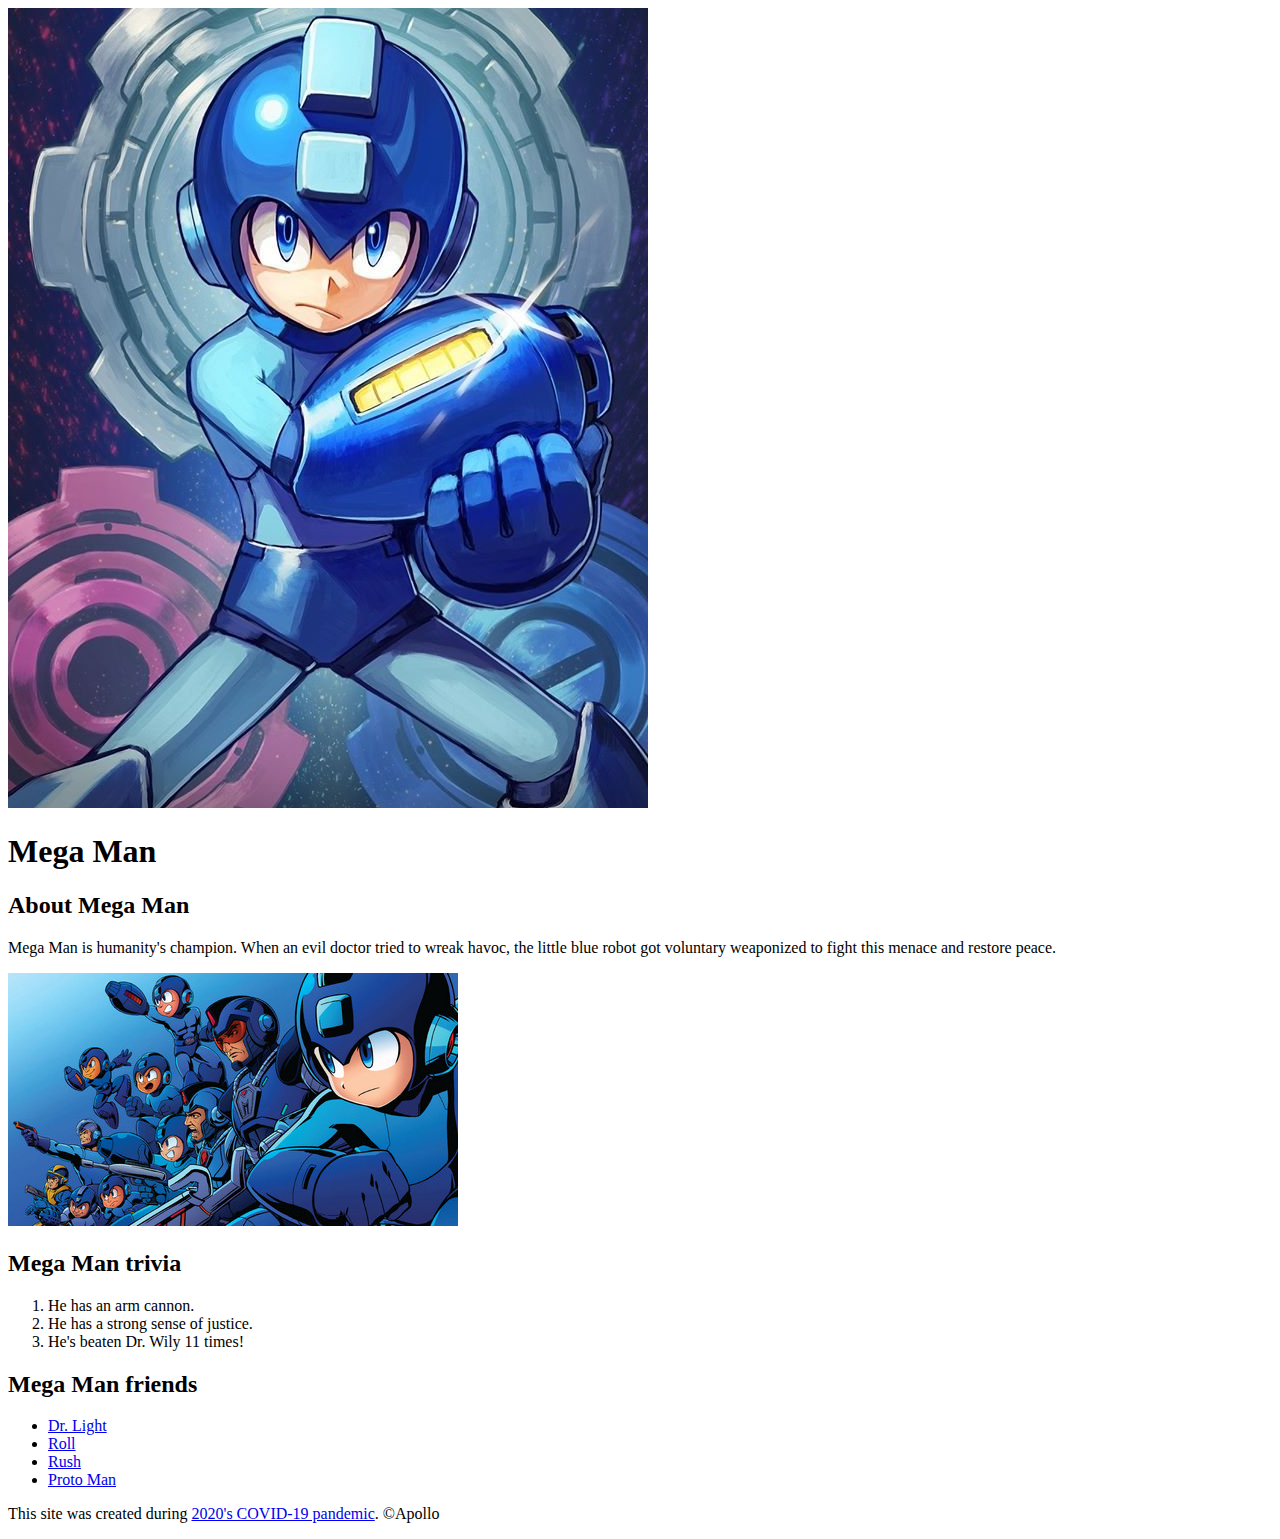
==== index.html @ 1468b16a "Added index.html file and added some images and icon" ====
<!DOCTYPE html>
<html>
<head>
	<title>Mega Man</title>
	<link rel="icon" href="img/icon.png">
</head>
<body>

	<!--Header element-->
	<header>
		<img src="img/avatar.jpg">
		<h1>Mega Man</h1>
	</header>

	<!--Main element-->
	<main>

		<!--About-->
		<h2>About Mega Man</h2>
		<p>Mega Man is humanity's champion. When an evil doctor tried to wreak havoc, the little blue robot got voluntary weaponized to fight this menace and restore peace. </p>
		<img src="img/big.jpeg">

		<!--Trivia-->
		<h2>Mega Man trivia</h2>
		<ol>
			<li>He has an arm cannon.</li>
			<li>He has a strong sense of justice.</li>
			<li>He's beaten Dr. Wily 11 times!</li>
		</ol>

		<!--Friends-->
		<h2>Mega Man friends</h2>
			<ul>
				<li><a target="blank" href="https://megaman.fandom.com/wiki/Doctor_Thomas_Light">Dr. Light</a></li>
				<li><a target="blank" href="https://megaman.fandom.com/wiki/Roll">Roll</a></li>
				<li><a target="blank" href="https://megaman.fandom.com/wiki/Rush">Rush</a></li>
				<li><a target="blank" href="https://megaman.fandom.com/wiki/Proto_Man">Proto Man</a></li>
			</ul>
	</main>

	<!--Footer element-->
	<footer>
		<p> This site was created during <a target="blank" href="https://en.wikipedia.org/wiki/COVID-19_pandemic">2020's COVID-19 pandemic</a>. &copy;Apollo</p>
	</footer>
</body>
</html>
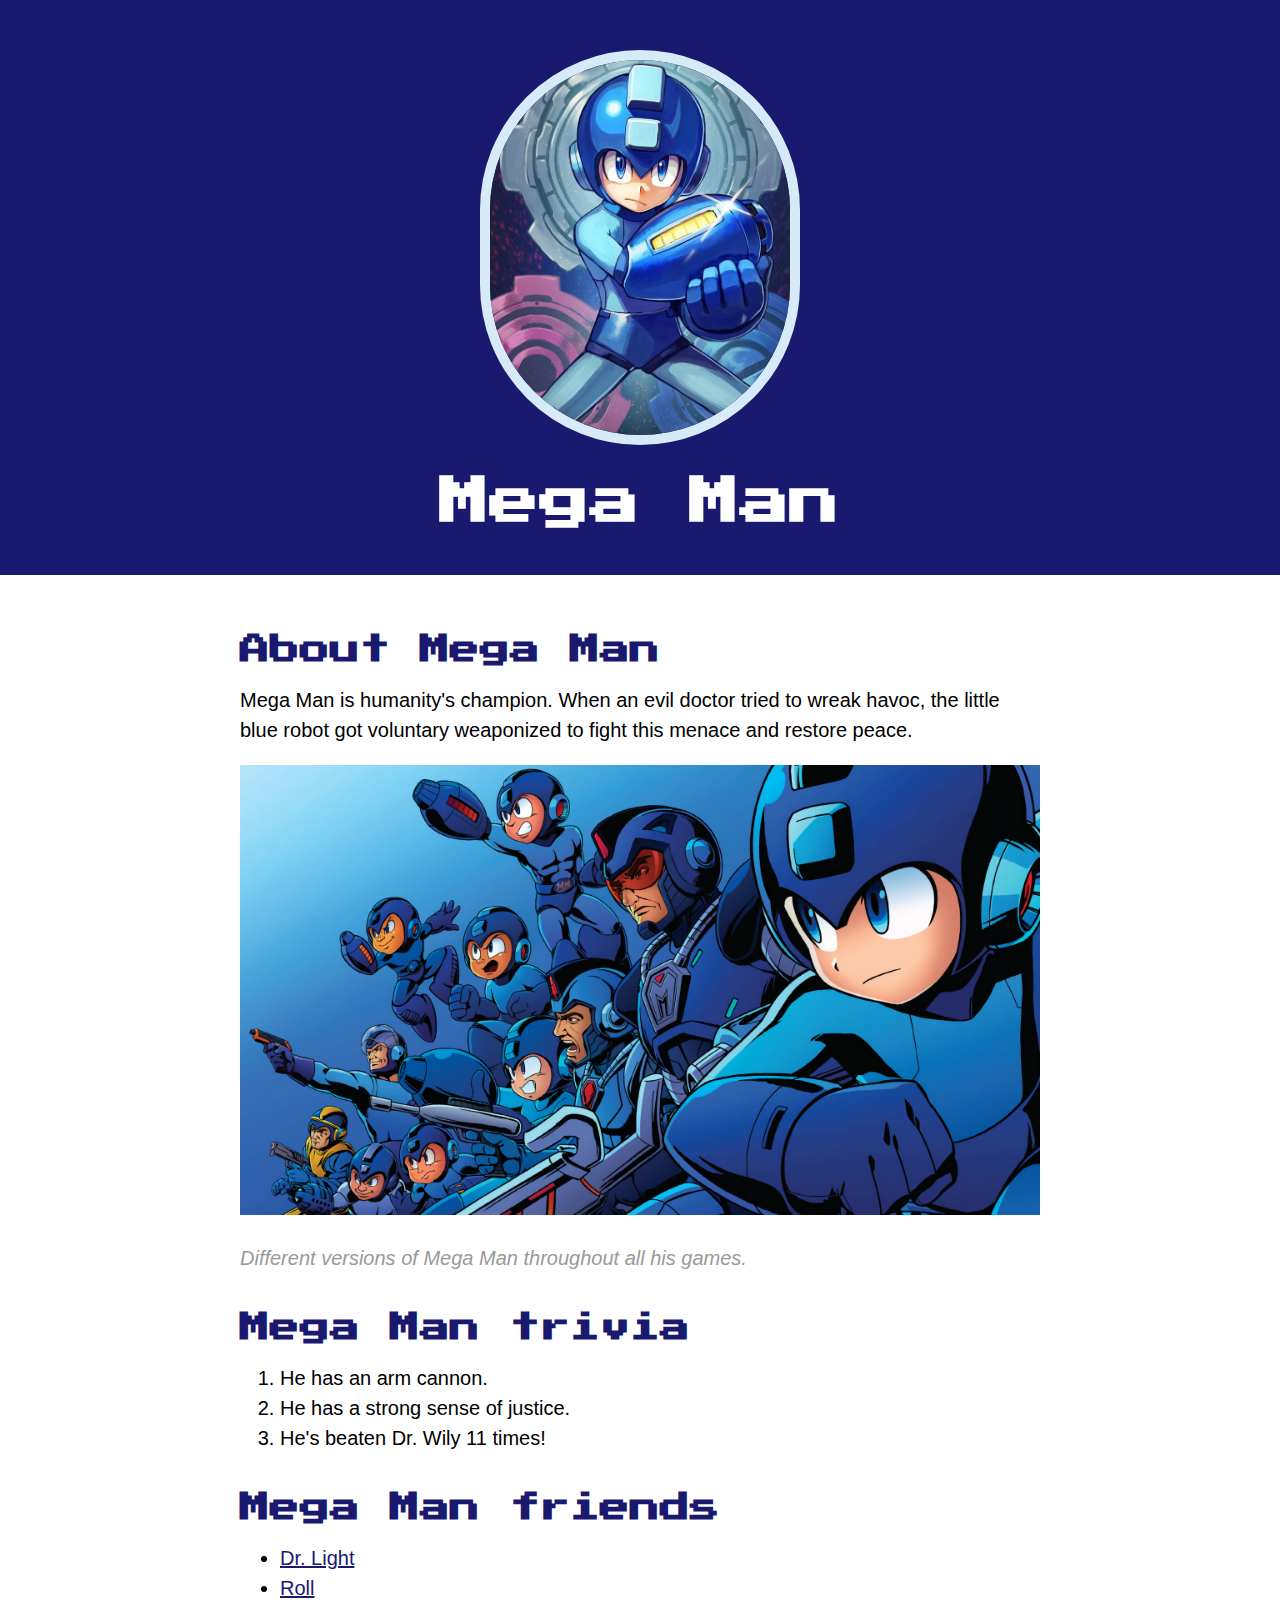
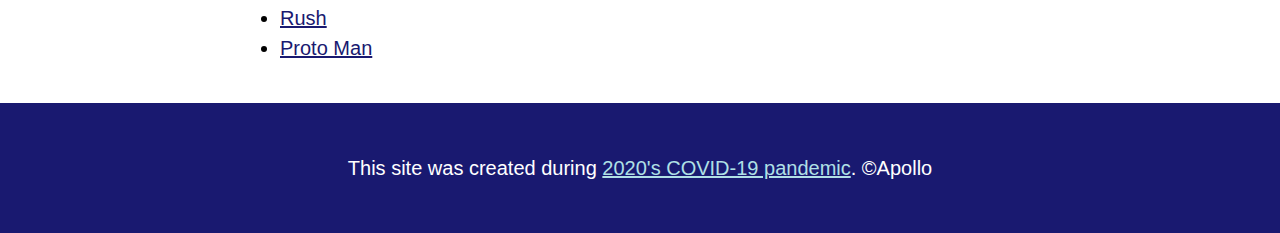
==== commit be9ce161: "Wrote the CSS for our character's website. Changed some HTML." ====
--- a/index.html
+++ b/index.html
@@ -3,6 +3,8 @@
 <head>
 	<title>Mega Man</title>
 	<link rel="icon" href="img/icon.png">
+	<link href="https://fonts.googleapis.com/css2?family=Press+Start+2P&display=swap" rel="stylesheet">
+	<link rel="stylesheet" type="text/css" href="css/hero.css">
 </head>
 <body>
 
@@ -19,6 +21,7 @@
 		<h2>About Mega Man</h2>
 		<p>Mega Man is humanity's champion. When an evil doctor tried to wreak havoc, the little blue robot got voluntary weaponized to fight this menace and restore peace. </p>
 		<img src="img/big.jpeg">
+		<p class="caption">Different versions of Mega Man throughout all his games.</p>
 
 		<!--Trivia-->
 		<h2>Mega Man trivia</h2>
--- a/css/hero.css
+++ b/css/hero.css
@@ -0,0 +1,75 @@
+body{
+	margin: 0;
+	font-family: Helvetica, Arial, sans-serif;
+	font-size: 20px;
+	line-height: 30px;
+}
+header{
+	background-color: #191970;
+	text-align: center;
+	padding-top: 50px;
+	padding-bottom: 25px;
+}
+
+h1, h2{
+	font-family: 'Press Start 2P', cursive;
+}
+
+header h1{
+	color: white;
+	font-size: 50px;
+}
+
+header img{
+	width: 300px;
+	border-radius: 170px;
+	border: 10px solid #D6EAF8;
+}
+
+main {
+	max-width: 800px;
+	margin: 0 auto;
+	padding: 20px;
+}
+
+main img {
+	max-width: 100%;
+}
+
+h2{
+	font-size: 30px;
+	color: #191970;
+	margin: 40px 0 10px;
+}
+
+a{
+	color: #191970;
+}
+
+a:hover{
+	color: teal;
+}
+
+footer{
+	background-color: #191970;
+	text-align: center;
+	color: white;
+	padding: 50px;
+}
+
+footer p{
+	margin: 0;
+}
+
+footer a{
+	color: #B0E0E6;
+}
+
+footer a:hover{
+	opacity: .5
+}
+
+p.caption {
+	color: #999999;
+	font-style: italic;
+}